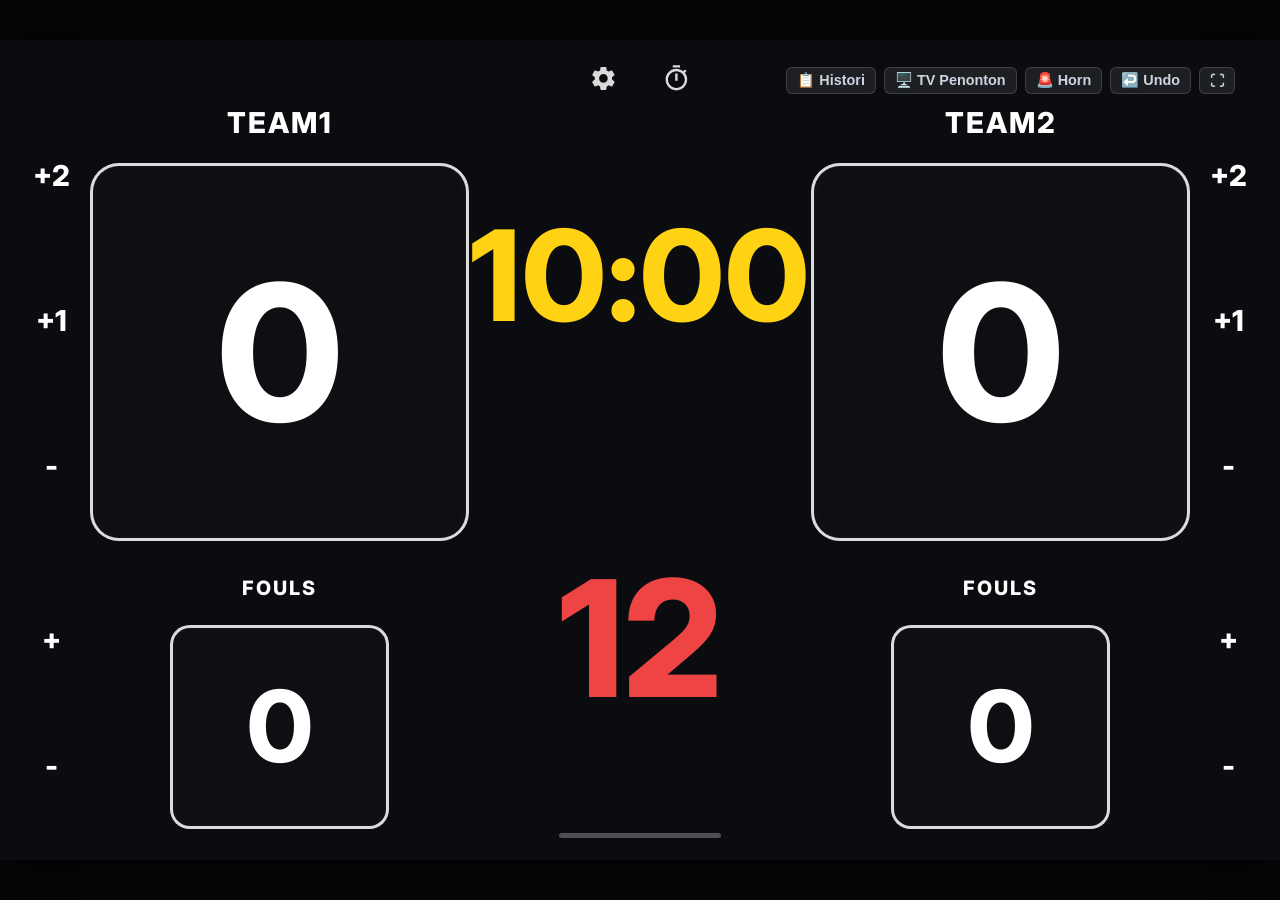
==== index.html @ 75d18402 "Initial commit: FIBA 3x3 Scoreboard Platform" ====
<!DOCTYPE html>
<html lang="id">
<head>
  <meta charset="UTF-8">
  <meta name="viewport" content="width=device-width, initial-scale=1.0, maximum-scale=1.0, user-scalable=no">
  <title>Basket 3x3 Scoreboard & Shot Clock</title>
  <link rel="stylesheet" href="css/style.css">
</head>
<body>

  <!-- MAIN APP CONTAINER -->
  <div class="app-container">

    <!-- TOP HEADER WITH ICONS & TOOLS -->
    <header class="top-nav">
      <!-- CENTER ICONS (Settings & Timer, just like reference photo) -->
      <button class="icon-btn" id="btnSettingsIcon" title="Pengaturan Pertandingan">
        <svg viewBox="0 0 24 24">
          <path d="M19.14 12.94c.04-.3.06-.61.06-.94 0-.32-.02-.64-.07-.94l2.03-1.58c.18-.14.23-.41.12-.61l-1.92-3.32c-.12-.22-.37-.29-.59-.22l-2.39.96c-.5-.38-1.03-.7-1.62-.94l-.36-2.54c-.04-.24-.24-.41-.48-.41h-3.84c-.24 0-.43.17-.47.41l-.36 2.54c-.59.24-1.13.57-1.62.94l-2.39-.96c-.22-.08-.47 0-.59.22L2.74 8.87c-.12.21-.08.47.12.61l2.03 1.58c-.05.3-.09.63-.09.94s.02.64.07.94l-2.03 1.58c-.18.14-.23.41-.12.61l1.92 3.32c.12.22.37.29.59.22l2.39-.96c.5.38 1.03.7 1.62.94l.36 2.54c.05.24.24.41.48.41h3.84c.24 0 .44-.17.47-.41l.36-2.54c.59-.24 1.13-.56 1.62-.94l2.39.96c.22.08.47 0 .59-.22l1.92-3.32c.12-.22.07-.47-.12-.61l-2.01-1.58zM12 15.6c-1.98 0-3.6-1.62-3.6-3.6s1.62-3.6 3.6-3.6 3.6 1.62 3.6 3.6-1.62 3.6-3.6 3.6z"/>
        </svg>
      </button>

      <button class="icon-btn" id="btnTimerIcon" title="Kontrol Cepat Waktu & Shot Clock">
        <svg viewBox="0 0 24 24">
          <path d="M15 1H9v2h6V1zm-4 13h2V8h-2v6zm8.03-6.61l1.42-1.42c-.43-.51-.9-.99-1.41-1.41l-1.42 1.42C16.07 4.74 14.12 4 12 4c-4.97 0-9 4.03-9 9s4.02 9 9 9 9-4.03 9-9c0-2.12-.74-4.07-1.97-5.61zM12 20c-3.87 0-7-3.13-7-7s3.13-7 7-7 7 3.13 7 7-3.13 7-7 7z"/>
        </svg>
      </button>

      <!-- FLOATING QUICK UTILITIES -->
      <div class="floating-tools">
        <button class="mini-tool-btn" id="btnHistory" title="Histori & Riwayat Pertandingan">
          📋 Histori
        </button>
        <button class="mini-tool-btn" id="btnPopout" title="Buka layar kedua untuk TV / Proyektor Penonton">
          🖥️ TV Penonton
        </button>
        <button class="mini-tool-btn" id="btnHornManual" title="Bunyikan Horn Arena [B]">
          🚨 Horn
        </button>
        <button class="mini-tool-btn" id="btnUndoMini" title="Batalkan Aksi Terakhir [Ctrl+Z]">
          ↩️ Undo
        </button>
        <button class="mini-tool-btn" id="btnFullscreenMini" title="Layar Penuh">
          ⛶
        </button>
      </div>
    </header>

    <!-- SCOREBOARD 3-COLUMN LAYOUT -->
    <main class="scoreboard-board">

      <!-- LEFT SIDE: TEAM 1 -->
      <section class="team-container team-1-side">
        <!-- Action buttons vertical strip (outside) -->
        <div class="action-strip">
          <div class="action-cluster-top">
            <button class="action-btn" id="btnA_Plus2" title="Tambah 2 Poin [2]">+2</button>
            <button class="action-btn" id="btnA_Plus1" title="Tambah 1 Poin [1]">+1</button>
            <button class="action-btn" id="btnA_Minus1" title="Kurang 1 Poin [Q]">-</button>
          </div>
          <div class="action-cluster-bottom">
            <button class="action-btn" id="btnA_FoulPlus" title="Tambah 1 Foul [W]">+</button>
            <button class="action-btn" id="btnA_FoulMinus" title="Kurang 1 Foul">-</button>
          </div>
        </div>

        <!-- Center content: Name, Score Box, Fouls Label, Fouls Box -->
        <div class="team-center-content">
          <div class="team-name-title" id="teamAName" title="Klik untuk ubah nama tim">TEAM1</div>

          <!-- Score Card Box (Click to +1) -->
          <div class="score-box-card" id="teamAScoreBox" title="Klik untuk +1 Poin">
            <span class="score-number-text" id="teamAScore">18</span>
          </div>

          <div class="fouls-section-label">FOULS</div>

          <!-- Fouls Card Box (Click to +1) -->
          <div class="fouls-box-card" id="teamAFoulBox" title="Klik untuk +1 Foul">
            <span class="fouls-number-text" id="teamAFoulNum">4</span>
          </div>
        </div>
      </section>

      <!-- CENTER: GAME CLOCK & SHOT CLOCK -->
      <section class="clocks-column">
        <!-- Game Clock (Yellow) - Click to Start/Pause -->
        <div class="clock-unit-game" id="gameClockBox" title="Klik untuk Mulai / Jeda Waktu [SPACE]">
          <span class="game-clock-val" id="gameClockDigits">2:06</span>
        </div>

        <!-- Shot Clock (Red) - Click to Reset to 12s -->
        <div class="clock-unit-shot" id="shotClockBox" title="Klik untuk Reset 12 Detik [F]">
          <span class="shot-clock-val" id="shotClockDigits">4.7</span>
        </div>
      </section>

      <!-- RIGHT SIDE: TEAM 2 -->
      <section class="team-container team-2-side">
        <!-- Center content: Name, Score Box, Fouls Label, Fouls Box -->
        <div class="team-center-content">
          <div class="team-name-title" id="teamBName" title="Klik untuk ubah nama tim">TEAM2</div>

          <!-- Score Card Box (Click to +1) -->
          <div class="score-box-card" id="teamBScoreBox" title="Klik untuk +1 Poin">
            <span class="score-number-text" id="teamBScore">16</span>
          </div>

          <div class="fouls-section-label">FOULS</div>

          <!-- Fouls Card Box (Click to +1) -->
          <div class="fouls-box-card" id="teamBFoulBox" title="Klik untuk +1 Foul">
            <span class="fouls-number-text" id="teamBFoulNum">3</span>
          </div>
        </div>

        <!-- Action buttons vertical strip (outside) -->
        <div class="action-strip">
          <div class="action-cluster-top">
            <button class="action-btn" id="btnB_Plus2" title="Tambah 2 Poin [9]">+2</button>
            <button class="action-btn" id="btnB_Plus1" title="Tambah 1 Poin [8]">+1</button>
            <button class="action-btn" id="btnB_Minus1" title="Kurang 1 Poin [I]">-</button>
          </div>
          <div class="action-cluster-bottom">
            <button class="action-btn" id="btnB_FoulPlus" title="Tambah 1 Foul [O]">+</button>
            <button class="action-btn" id="btnB_FoulMinus" title="Kurang 1 Foul">-</button>
          </div>
        </div>
      </section>

    </main>

    <!-- BOTTOM HOME BAR INDICATOR -->
    <footer class="bottom-home-bar">
      <div class="home-indicator-pill"></div>
    </footer>

  </div>

  <!-- ================= POPUP MODALS ================= -->

  <!-- 1. SETTINGS MODAL (⚙️) -->
  <div class="modal-backdrop" id="settingsModal">
    <div class="modal-box">
      <div class="modal-header">
        <h3>⚙️ Pengaturan Pertandingan 3x3</h3>
        <button class="modal-close-btn">&times;</button>
      </div>
      <div class="modal-body">
        <div class="form-row-2">
          <div class="form-group">
            <label>Nama Tim 1 (Kiri)</label>
            <input type="text" class="form-control" id="inputTeamAName" value="TEAM1">
          </div>
          <div class="form-group">
            <label>Nama Tim 2 (Kanan)</label>
            <input type="text" class="form-control" id="inputTeamBName" value="TEAM2">
          </div>
        </div>

        <div class="form-row-2">
          <div class="form-group">
            <label>Durasi Game (Menit)</label>
            <input type="number" class="form-control" id="inputGameDuration" min="1" max="60" value="10">
          </div>
          <div class="form-group">
            <label>Durasi Shot Clock (Detik)</label>
            <input type="number" class="form-control" id="inputShotClockDuration" min="5" max="35" value="12">
          </div>
        </div>

        <div class="form-group">
          <label style="display: flex; align-items: center; gap: 8px;">
            <input type="checkbox" id="inputTargetScoreEnabled" checked>
            <span>Aturan Target 21 Poin (First to 21 Wins)</span>
          </label>
        </div>

        <div class="form-group">
          <label style="display: flex; align-items: center; gap: 8px;">
            <input type="checkbox" id="inputSoundEnabled" checked>
            <span>Efek Suara Arena & Buzzer Horn Aktif</span>
          </label>
        </div>

        <div class="form-row-2">
          <button class="btn-secondary" id="btnShowShortcutsModal">⌨️ Panduan Hotkey</button>
          <button class="btn-danger" id="btnResetMatchSettings">🛑 Reset Pertandingan</button>
        </div>
      </div>
      <div class="modal-footer">
        <button class="btn-secondary" onclick="document.getElementById('settingsModal').classList.remove('active')">Tutup</button>
        <button class="btn-primary" id="btnSaveSettings">Simpan</button>
      </div>
    </div>
  </div>

  <!-- 2. QUICK TIMER & SHOT CLOCK MODAL (⏱) -->
  <div class="modal-backdrop" id="timerModal">
    <div class="modal-box">
      <div class="modal-header">
        <h3>⏱️ Kontrol Cepat Timer & Shot Clock</h3>
        <button class="modal-close-btn">&times;</button>
      </div>
      <div class="modal-body">
        <div class="timer-action-grid">
          <button class="timer-quick-btn" id="btnToggleClockModal">
            <span id="btnModalClockLabel">▶ Mulai Waktu</span>
            <small style="color: #94a3b8;">[SPACE]</small>
          </button>
          <button class="timer-quick-btn shot-action" id="btnResetShot12Modal">
            <span>🔄 Reset 12s</span>
            <small style="color: #fca5a5;">Shot Clock [F]</small>
          </button>
          <button class="timer-quick-btn" id="btnResetClock10m">
            <span>🔄 Reset 10:00</span>
            <small style="color: #94a3b8;">Waktu Awal</small>
          </button>
          <button class="timer-quick-btn shot-action" id="btnResetShot14Modal">
            <span>🔄 Reset 14s</span>
            <small style="color: #fca5a5;">Offensive Rebound [D]</small>
          </button>
          <button class="timer-quick-btn" id="btnPlus1mModal">+1 Menit</button>
          <button class="timer-quick-btn" id="btnMinus1mModal">-1 Menit</button>
          <button class="timer-quick-btn" id="btnPlus1sModal">+1 Detik</button>
          <button class="timer-quick-btn" id="btnMinus1sModal">-1 Detik</button>
        </div>

        <div style="display: flex; gap: 10px; margin-top: 10px;">
          <button class="timer-quick-btn" id="btnStartOvertimeModal" style="flex: 1; background: #92400e; border-color: #f59e0b;">
            ⚡ Babak Overtime (Selisih 2 Poin)
          </button>
          <button class="timer-quick-btn" id="btnToggleShotBlankModal" style="flex: 1;">
            🕶 Sembunyikan Shot Clock
          </button>
        </div>
      </div>
      <div class="modal-footer">
        <button class="btn-primary" onclick="document.getElementById('timerModal').classList.remove('active')">Selesai</button>
      </div>
    </div>
  </div>

  <!-- 3. KEYBOARD SHORTCUTS MODAL -->
  <div class="modal-backdrop" id="shortcutsModal">
    <div class="modal-box">
      <div class="modal-header">
        <h3>⌨️ Tombol Cepat Keyboard (Hotkeys)</h3>
        <button class="modal-close-btn">&times;</button>
      </div>
      <div class="modal-body">
        <table class="shortcut-tbl">
          <tbody>
            <tr>
              <td><kbd>SPACE</kbd></td>
              <td>Mulai / Jeda Waktu & Shot Clock</td>
            </tr>
            <tr>
              <td><kbd>F</kbd> atau <kbd>S</kbd></td>
              <td><strong>Reset Shot Clock ke 12 Detik</strong></td>
            </tr>
            <tr>
              <td><kbd>D</kbd></td>
              <td>Reset Shot Clock ke 14 Detik</td>
            </tr>
            <tr>
              <td><kbd>1</kbd> / <kbd>2</kbd></td>
              <td>Team 1: Tambah +1 Poin / +2 Poin</td>
            </tr>
            <tr>
              <td><kbd>Q</kbd> / <kbd>W</kbd></td>
              <td>Team 1: Kurang -1 Poin / Tambah +1 Foul</td>
            </tr>
            <tr>
              <td><kbd>8</kbd> / <kbd>9</kbd></td>
              <td>Team 2: Tambah +1 Poin / Tambah +2 Poin</td>
            </tr>
            <tr>
              <td><kbd>I</kbd> / <kbd>O</kbd></td>
              <td>Team 2: Kurang -1 Poin / Tambah +1 Foul</td>
            </tr>
            <tr>
              <td><kbd>B</kbd> atau <kbd>H</kbd></td>
              <td>Bunyikan Sirine / Horn Arena</td>
            </tr>
            <tr>
              <td><kbd>J</kbd></td>
              <td>Bunyikan Peluit Wasit</td>
            </tr>
            <tr>
              <td><kbd>Ctrl</kbd> + <kbd>Z</kbd></td>
              <td>Batalkan (Undo) aksi skor/foul terakhir</td>
            </tr>
            <tr>
              <td><kbd>ESC</kbd></td>
              <td>Tutup popup</td>
            </tr>
          </tbody>
        </table>
      </div>
      <div class="modal-footer">
        <button class="btn-primary" onclick="document.getElementById('shortcutsModal').classList.remove('active')">Mengerti</button>
      </div>
    </div>
  </div>

  <!-- 4. WINNER CELEBRATION MODAL -->
  <div class="modal-backdrop" id="winnerModal">
    <div class="modal-box" style="border-color: #f59e0b; box-shadow: 0 0 50px rgba(245, 158, 11, 0.4);">
      <div class="winner-banner-box">
        <div class="trophy-emoji">🏆</div>
        <h2 class="winner-headline" id="winnerTeamName">TEAM1 JUARA!</h2>
        <p class="winner-subtext" id="winnerReasonText">Mencapai 21 poin lebih dulu sesuai regulasi FIBA 3x3!</p>

        <div class="final-scores-display">
          <span id="winnerScoreA" style="color: #fff;">21</span>
          <span style="color: #64748b; margin: 0 10px;">-</span>
          <span id="winnerScoreB" style="color: #fff;">18</span>
        </div>

        <div style="display: flex; gap: 12px; justify-content: center;">
          <button class="btn-secondary" id="btnWinnerOvertime">⚡ Overtime</button>
          <button class="btn-primary" id="btnWinnerReset">🔄 Pertandingan Baru</button>
          <button class="btn-secondary" onclick="document.getElementById('winnerModal').classList.remove('active')">Tutup</button>
        </div>
      </div>
    </div>
  </div>

  <!-- 5. MATCH HISTORY & ARCHIVE MODAL -->
  <div class="modal-backdrop" id="historyModal">
    <div class="modal-box" style="max-width: 650px;">
      <div class="modal-header">
        <h3>📋 Histori & Riwayat Pertandingan</h3>
        <button class="modal-close-btn">&times;</button>
      </div>
      <div class="modal-body">
        <!-- TABS -->
        <div class="history-tabs-nav">
          <button class="history-tab-btn active" id="tabBtnTimeline">📜 Riwayat Langsung</button>
          <button class="history-tab-btn" id="tabBtnArchive">🏆 Rekap Pertandingan Selesai (<span id="savedMatchesCount">0</span>)</button>
        </div>

        <!-- TAB 1: LIVE TIMELINE -->
        <div class="history-tab-pane active" id="paneTimeline">
          <div class="timeline-list" id="timelineListContainer">
            <!-- Dynamically populated -->
          </div>
          <div style="display: flex; justify-content: space-between; margin-top: 12px; gap: 8px;">
            <button class="btn-primary" id="btnSaveCurrentMatchManual" style="font-size: 0.85rem;">
              💾 Simpan Hasil Pertandingan Ini
            </button>
            <button class="btn-danger" id="btnClearLiveTimeline" style="font-size: 0.85rem;">
              🗑️ Bersihkan Catatan
            </button>
          </div>
        </div>

        <!-- TAB 2: SAVED MATCHES ARCHIVE -->
        <div class="history-tab-pane" id="paneArchive">
          <div class="matches-archive-container" id="matchesArchiveList">
            <!-- Dynamically populated saved match cards -->
          </div>
          <div style="display: flex; justify-content: space-between; margin-top: 12px; gap: 8px;">
            <button class="btn-secondary" id="btnExportAllArchive" style="font-size: 0.85rem;">
              📥 Salin Semua Rekap (WhatsApp)
            </button>
            <button class="btn-danger" id="btnClearAllArchive" style="font-size: 0.85rem;">
              🗑️ Hapus Semua Arsip
            </button>
          </div>
        </div>
      </div>
      <div class="modal-footer">
        <button class="btn-primary" onclick="document.getElementById('historyModal').classList.remove('active')">Tutup</button>
      </div>
    </div>
  </div>

  <!-- TOAST NOTIFICATION -->
  <div class="toast-notice" id="toastNotice">Ringkasan berhasil disalin!</div>

  <!-- SCRIPTS -->
  <script src="js/audio.js"></script>
  <script src="js/state.js"></script>
  <script src="js/timer.js"></script>
  <script src="js/app.js"></script>
</body>
</html>
---- css/style.css ----
/* ==========================================================================
   FIBA 3x3 ARENA SCOREBOARD - MINIMALIST PRECISION UI
   Exact replica of the professional 3x3 touch console layout
   ========================================================================== */

@import url('https://fonts.googleapis.com/css2?family=Chakra+Petch:wght@600;700;800&family=Inter:wght@600;700;800;900&family=Rajdhani:wght@600;700;800&family=Teko:wght@600;700&display=swap');

:root {
  --bg-color: #0b0c10;
  --panel-bg: #111217;
  --text-white: #ffffff;
  --border-white: rgba(255, 255, 255, 0.85);
  --border-faint: rgba(255, 255, 255, 0.25);
  
  --yellow-clock: #ffd214;
  --red-shot: #ef4444;
  --green-shot: #22c55e;
  
  --font-main: -apple-system, BlinkMacSystemFont, "Segoe UI", Roboto, "Inter", Helvetica, Arial, sans-serif;
  --font-number: -apple-system, BlinkMacSystemFont, "Segoe UI", Roboto, "Inter", "Helvetica Neue", sans-serif;
}

* {
  box-sizing: border-box;
  margin: 0;
  padding: 0;
  user-select: none;
  -webkit-user-select: none;
  -webkit-tap-highlight-color: transparent;
}

html, body {
  width: 100vw;
  height: 100vh;
  overflow: hidden;
  background-color: #050608;
  color: var(--text-white);
  font-family: var(--font-main);
  display: flex;
  justify-content: center;
  align-items: center;
}

/* ================= MAIN CONTAINER ================= */
.app-container {
  width: 100vw;
  height: 100vh;
  max-width: 1400px;
  max-height: 820px;
  background-color: var(--bg-color);
  display: flex;
  flex-direction: column;
  justify-content: space-between;
  padding: 1.5vmin 3vmin 2vmin;
  position: relative;
  box-shadow: 0 0 50px rgba(0, 0, 0, 0.9);
}

/* ================= TOP ICONS HEADER ================= */
.top-nav {
  display: flex;
  justify-content: center;
  align-items: center;
  gap: 3.5vmin;
  height: 5.5vmin;
  min-height: 38px;
  position: relative;
  z-index: 20;
}

.icon-btn {
  background: none;
  border: none;
  color: rgba(255, 255, 255, 0.85);
  font-size: 3vmin;
  cursor: pointer;
  padding: 6px;
  border-radius: 50%;
  display: flex;
  align-items: center;
  justify-content: center;
  transition: transform 0.15s ease, color 0.15s ease;
}

.icon-btn svg {
  width: 3.2vmin;
  height: 3.2vmin;
  min-width: 22px;
  min-height: 22px;
  fill: currentColor;
}

.icon-btn:hover {
  color: #fff;
  transform: scale(1.15);
}

.icon-btn:active {
  transform: scale(0.92);
}

/* Floating Tools Menu (Right Top) */
.floating-tools {
  position: absolute;
  right: 2vmin;
  top: 1.5vmin;
  display: flex;
  gap: 8px;
}

.mini-tool-btn {
  background: rgba(255, 255, 255, 0.08);
  border: 1px solid rgba(255, 255, 255, 0.15);
  color: #cbd5e1;
  font-size: 1.6vmin;
  font-weight: 700;
  padding: 4px 10px;
  border-radius: 6px;
  cursor: pointer;
  display: flex;
  align-items: center;
  gap: 4px;
  transition: all 0.2s;
}

.mini-tool-btn:hover {
  background: rgba(255, 255, 255, 0.18);
  color: #fff;
}

/* ================= SCOREBOARD 3-COLUMN LAYOUT ================= */
.scoreboard-board {
  flex: 1 1 auto;
  display: grid;
  grid-template-columns: 1fr 34vmin 1fr;
  align-items: center;
  gap: 2vmin;
  width: 100%;
  height: calc(100% - 7vmin);
}

/* ================= TEAM COLUMN LAYOUT ================= */
.team-container {
  display: flex;
  align-items: stretch;
  height: 100%;
  gap: 1.5vmin;
}

/* Outer action buttons (+2, +1, -) and (+, -) */
.action-strip {
  display: flex;
  flex-direction: column;
  justify-content: space-between;
  width: 5.5vmin;
  min-width: 36px;
  height: 100%;
}

.action-cluster-top {
  display: flex;
  flex-direction: column;
  justify-content: space-around;
  height: 60%;
}

.action-cluster-bottom {
  display: flex;
  flex-direction: column;
  justify-content: space-around;
  height: 35%;
}

.action-btn {
  background: transparent;
  border: none;
  color: var(--text-white);
  font-family: var(--font-main);
  font-size: 3.2vmin;
  font-weight: 800;
  cursor: pointer;
  display: flex;
  align-items: center;
  justify-content: center;
  border-radius: 8px;
  transition: background 0.1s, transform 0.1s;
  padding: 4px 0;
}

.action-btn:hover {
  background: rgba(255, 255, 255, 0.15);
  transform: scale(1.1);
}

.action-btn:active {
  background: rgba(255, 255, 255, 0.3);
  transform: scale(0.9);
}

/* Main Box Column (Name, Score Box, Fouls Label, Fouls Box) */
.team-center-content {
  flex: 1 1 auto;
  display: flex;
  flex-direction: column;
  align-items: center;
  justify-content: space-between;
  height: 100%;
}

.team-name-title {
  font-size: 3.2vmin;
  font-weight: 800;
  letter-spacing: 2px;
  text-transform: uppercase;
  color: var(--text-white);
  cursor: pointer;
  padding: 2px 8px;
  border-radius: 6px;
  transition: background 0.2s;
  white-space: nowrap;
  overflow: hidden;
  text-overflow: ellipsis;
  max-width: 32vmin;
}

.team-name-title:hover {
  background: rgba(255, 255, 255, 0.1);
}

/* Large Score Card Box */
.score-box-card {
  width: 100%;
  height: 52%;
  border: 3px solid var(--border-white);
  border-radius: 3.2vmin;
  display: flex;
  justify-content: center;
  align-items: center;
  cursor: pointer;
  background: rgba(255, 255, 255, 0.015);
  box-shadow: inset 0 0 15px rgba(255, 255, 255, 0.03);
  transition: all 0.15s ease;
  position: relative;
}

.score-box-card:hover {
  background: rgba(255, 255, 255, 0.05);
  border-color: #ffffff;
}

.score-box-card:active {
  transform: scale(0.98);
}

.score-number-text {
  font-family: var(--font-number);
  font-size: 21vmin;
  font-weight: 800;
  line-height: 1;
  color: var(--text-white);
  letter-spacing: -1px;
}

/* Fouls Label */
.fouls-section-label {
  font-size: 2.2vmin;
  font-weight: 800;
  letter-spacing: 2px;
  text-transform: uppercase;
  color: var(--text-white);
  margin-top: 1.5vmin;
  margin-bottom: 0.5vmin;
}

/* Small Fouls Card Box */
.fouls-box-card {
  width: 58%;
  height: 28%;
  border: 3px solid var(--border-white);
  border-radius: 2.2vmin;
  display: flex;
  justify-content: center;
  align-items: center;
  cursor: pointer;
  background: rgba(255, 255, 255, 0.015);
  box-shadow: inset 0 0 10px rgba(255, 255, 255, 0.03);
  transition: all 0.15s ease;
}

.fouls-box-card:hover {
  background: rgba(255, 255, 255, 0.05);
}

.fouls-box-card:active {
  transform: scale(0.96);
}

.fouls-box-card.penalty {
  border-color: #f59e0b;
}

.fouls-box-card.double-penalty {
  border-color: var(--red-shot);
  animation: pulsePenalty 1s infinite alternate;
}

@keyframes pulsePenalty {
  0% { box-shadow: 0 0 10px rgba(239, 68, 68, 0.4); }
  100% { box-shadow: 0 0 25px rgba(239, 68, 68, 0.8); }
}

.fouls-number-text {
  font-family: var(--font-number);
  font-size: 11vmin;
  font-weight: 800;
  line-height: 1;
  color: var(--text-white);
}

/* ================= CENTER CLOCKS ================= */
.clocks-column {
  display: flex;
  flex-direction: column;
  justify-content: space-around;
  align-items: center;
  height: 100%;
}

/* Game Clock (Yellow) */
.clock-unit-game {
  cursor: pointer;
  padding: 1vmin 2vmin;
  border-radius: 1.5vmin;
  transition: transform 0.1s, background 0.15s;
  display: flex;
  justify-content: center;
  align-items: center;
}

.clock-unit-game:hover {
  background: rgba(255, 210, 20, 0.08);
}

.clock-unit-game:active {
  transform: scale(0.96);
}

.game-clock-val {
  font-family: var(--font-number);
  font-size: 14vmin;
  font-weight: 800;
  color: var(--yellow-clock);
  line-height: 1;
  letter-spacing: 1px;
}

/* Shot Clock (Red) */
.clock-unit-shot {
  cursor: pointer;
  padding: 1vmin 2vmin;
  border-radius: 1.5vmin;
  transition: transform 0.1s, background 0.15s;
  display: flex;
  justify-content: center;
  align-items: center;
}

.clock-unit-shot:hover {
  background: rgba(239, 68, 68, 0.08);
}

.clock-unit-shot:active {
  transform: scale(0.96);
}

.shot-clock-val {
  font-family: var(--font-number);
  font-size: 18vmin;
  font-weight: 800;
  color: var(--red-shot);
  line-height: 1;
  letter-spacing: -1px;
}

.shot-clock-val.expired {
  animation: shotFlash 0.5s infinite alternate;
}

@keyframes shotFlash {
  0% { opacity: 1; transform: scale(1); }
  100% { opacity: 0.3; transform: scale(1.04); }
}

/* ================= BOTTOM HOME BAR INDICATOR ================= */
.bottom-home-bar {
  display: flex;
  justify-content: center;
  align-items: center;
  height: 1.5vmin;
  min-height: 10px;
}

.home-indicator-pill {
  width: 18vmin;
  height: 0.6vmin;
  min-height: 4px;
  background: rgba(255, 255, 255, 0.28);
  border-radius: 1vmin;
}

/* ================= POPUP MODALS ================= */
.modal-backdrop {
  display: none;
  position: fixed;
  top: 0;
  left: 0;
  width: 100vw;
  height: 100vh;
  background: rgba(0, 0, 0, 0.85);
  backdrop-filter: blur(8px);
  z-index: 100;
  justify-content: center;
  align-items: center;
  padding: 20px;
}

.modal-backdrop.active {
  display: flex;
}

.modal-box {
  background: #14161d;
  border: 1px solid rgba(255, 255, 255, 0.2);
  border-radius: 18px;
  max-width: 540px;
  width: 100%;
  max-height: 90vh;
  overflow-y: auto;
  box-shadow: 0 25px 60px rgba(0, 0, 0, 0.9);
}

.modal-header {
  padding: 16px 22px;
  border-bottom: 1px solid rgba(255, 255, 255, 0.1);
  display: flex;
  justify-content: space-between;
  align-items: center;
}

.modal-header h3 {
  font-size: 1.25rem;
  font-weight: 800;
  color: #fff;
}

.modal-close-btn {
  background: none;
  border: none;
  color: #94a3b8;
  font-size: 1.8rem;
  line-height: 1;
  cursor: pointer;
}

.modal-close-btn:hover {
  color: #fff;
}

.modal-body {
  padding: 20px 22px;
  display: flex;
  flex-direction: column;
  gap: 16px;
}

.modal-footer {
  padding: 16px 22px;
  border-top: 1px solid rgba(255, 255, 255, 0.1);
  display: flex;
  justify-content: flex-end;
  gap: 12px;
}

/* Form Styles */
.form-group {
  display: flex;
  flex-direction: column;
  gap: 6px;
}

.form-group label {
  font-size: 0.85rem;
  color: #cbd5e1;
  font-weight: 700;
}

.form-control {
  background: #090a0e;
  border: 1px solid rgba(255, 255, 255, 0.2);
  color: #fff;
  padding: 10px 14px;
  border-radius: 8px;
  font-size: 1rem;
}

.form-control:focus {
  outline: none;
  border-color: #38bdf8;
}

.form-row-2 {
  display: grid;
  grid-template-columns: 1fr 1fr;
  gap: 12px;
}

.btn-primary {
  background: #2563eb;
  color: #fff;
  border: none;
  padding: 10px 18px;
  border-radius: 8px;
  font-weight: 700;
  cursor: pointer;
}

.btn-primary:hover {
  background: #1d4ed8;
}

.btn-secondary {
  background: rgba(255, 255, 255, 0.1);
  color: #fff;
  border: none;
  padding: 10px 18px;
  border-radius: 8px;
  font-weight: 700;
  cursor: pointer;
}

.btn-secondary:hover {
  background: rgba(255, 255, 255, 0.18);
}

.btn-danger {
  background: #b91c1c;
  color: #fff;
  border: none;
  padding: 10px 18px;
  border-radius: 8px;
  font-weight: 700;
  cursor: pointer;
}

.btn-danger:hover {
  background: #dc2626;
}

/* Quick Timer Action Grid */
.timer-action-grid {
  display: grid;
  grid-template-columns: 1fr 1fr;
  gap: 10px;
}

.timer-quick-btn {
  background: #1e2433;
  border: 1px solid rgba(255, 255, 255, 0.15);
  color: #fff;
  padding: 14px 10px;
  border-radius: 10px;
  font-weight: 800;
  font-size: 0.95rem;
  cursor: pointer;
  display: flex;
  flex-direction: column;
  align-items: center;
  gap: 4px;
  transition: all 0.15s;
}

.timer-quick-btn:hover {
  background: #2b354b;
  border-color: rgba(255, 255, 255, 0.35);
  transform: translateY(-2px);
}

.timer-quick-btn.shot-action {
  background: #451313;
  border-color: #ef4444;
}

.timer-quick-btn.shot-action:hover {
  background: #631818;
}

/* Winner Celebration Modal */
.winner-banner-box {
  text-align: center;
  padding: 24px;
}

.trophy-emoji {
  font-size: 4rem;
  margin-bottom: 10px;
}

.winner-headline {
  font-size: 2.5rem;
  font-weight: 900;
  text-transform: uppercase;
  color: #facc15;
  margin-bottom: 8px;
}

.winner-subtext {
  font-size: 1.1rem;
  color: #cbd5e1;
  margin-bottom: 20px;
}

.final-scores-display {
  display: flex;
  justify-content: center;
  align-items: center;
  gap: 20px;
  font-size: 3.5rem;
  font-weight: 900;
  background: #090a0f;
  border-radius: 12px;
  padding: 12px;
  margin-bottom: 20px;
}

/* Keyboard Table */
.shortcut-tbl {
  width: 100%;
  border-collapse: collapse;
}

.shortcut-tbl td {
  padding: 8px 12px;
  border-bottom: 1px solid rgba(255, 255, 255, 0.1);
  font-size: 0.9rem;
}

kbd {
  background: rgba(255, 255, 255, 0.15);
  border: 1px solid rgba(255, 255, 255, 0.3);
  padding: 2px 7px;
  border-radius: 4px;
  font-size: 0.8rem;
  font-weight: bold;
}

/* ================= MATCH HISTORY TABS & CARDS ================= */
.history-tabs-nav {
  display: flex;
  gap: 8px;
  border-bottom: 2px solid rgba(255, 255, 255, 0.1);
  padding-bottom: 8px;
}

.history-tab-btn {
  background: rgba(255, 255, 255, 0.05);
  border: 1px solid rgba(255, 255, 255, 0.15);
  color: #94a3b8;
  padding: 8px 14px;
  border-radius: 8px;
  font-weight: 700;
  font-size: 0.85rem;
  cursor: pointer;
  transition: all 0.2s;
}

.history-tab-btn:hover {
  background: rgba(255, 255, 255, 0.12);
  color: #fff;
}

.history-tab-btn.active {
  background: #2563eb;
  border-color: #3b82f6;
  color: #fff;
}

.history-tab-pane {
  display: none;
}

.history-tab-pane.active {
  display: block;
}

/* Timeline live logs */
.timeline-list {
  max-height: 380px;
  overflow-y: auto;
  display: flex;
  flex-direction: column;
  gap: 8px;
  padding-right: 4px;
}

.timeline-entry {
  background: #090b10;
  border: 1px solid rgba(255, 255, 255, 0.1);
  border-radius: 8px;
  padding: 10px 14px;
  display: flex;
  justify-content: space-between;
  align-items: center;
  font-size: 0.88rem;
}

.timeline-entry.score {
  border-left: 4px solid #10b981;
}

.timeline-entry.foul {
  border-left: 4px solid #ef4444;
}

.timeline-entry.game-end {
  border-left: 4px solid #f59e0b;
  background: rgba(245, 158, 11, 0.08);
}

.timeline-entry-time {
  font-family: monospace;
  font-size: 0.8rem;
  color: #94a3b8;
  margin-right: 8px;
}

/* Saved Matches Archive Cards */
.matches-archive-container {
  max-height: 400px;
  overflow-y: auto;
  display: flex;
  flex-direction: column;
  gap: 12px;
  padding-right: 4px;
}

.archive-card {
  background: #090b10;
  border: 1px solid rgba(255, 255, 255, 0.12);
  border-radius: 12px;
  padding: 14px 18px;
  display: flex;
  flex-direction: column;
  gap: 10px;
  transition: border-color 0.2s;
}

.archive-card:hover {
  border-color: rgba(255, 255, 255, 0.3);
}

.archive-card-header {
  display: flex;
  justify-content: space-between;
  align-items: center;
  font-size: 0.8rem;
  color: #94a3b8;
  border-bottom: 1px solid rgba(255, 255, 255, 0.07);
  padding-bottom: 6px;
}

.archive-winner-badge {
  background: rgba(245, 158, 11, 0.2);
  color: #fbbf24;
  border: 1px solid #f59e0b;
  padding: 2px 8px;
  border-radius: 4px;
  font-size: 0.75rem;
  font-weight: 800;
}

.archive-match-score {
  display: flex;
  justify-content: space-between;
  align-items: center;
  padding: 4px 0;
}

.archive-team {
  flex: 1;
  display: flex;
  flex-direction: column;
}

.archive-team.right {
  align-items: flex-end;
  text-align: right;
}

.archive-team-name {
  font-size: 1.15rem;
  font-weight: 800;
  text-transform: uppercase;
}

.archive-team-foul {
  font-size: 0.75rem;
  color: #94a3b8;
}

.archive-score-digits {
  font-size: 2rem;
  font-weight: 900;
  font-family: var(--font-number);
  padding: 0 16px;
  color: #fff;
}

.archive-score-digits.winner {
  color: #facc15;
}

.archive-card-footer {
  display: flex;
  justify-content: space-between;
  align-items: center;
  border-top: 1px solid rgba(255, 255, 255, 0.07);
  padding-top: 8px;
  gap: 8px;
}

.archive-reason-txt {
  font-size: 0.8rem;
  color: #94a3b8;
}

.archive-btn-group {
  display: flex;
  gap: 6px;
}

.btn-mini-action {
  background: rgba(255, 255, 255, 0.08);
  border: 1px solid rgba(255, 255, 255, 0.15);
  color: #fff;
  padding: 5px 10px;
  border-radius: 6px;
  font-size: 0.75rem;
  font-weight: 700;
  cursor: pointer;
  display: flex;
  align-items: center;
  gap: 4px;
}

.btn-mini-action:hover {
  background: rgba(255, 255, 255, 0.2);
}

.btn-mini-action.danger:hover {
  background: #dc2626;
  border-color: #ef4444;
}

/* Toast Notification */
.toast-notice {
  position: fixed;
  bottom: 30px;
  left: 50%;
  transform: translateX(-50%) translateY(100px);
  background: #1e293b;
  border: 2px solid #38bdf8;
  color: #fff;
  padding: 10px 22px;
  border-radius: 30px;
  font-weight: 800;
  font-size: 0.95rem;
  z-index: 999;
  box-shadow: 0 10px 30px rgba(0, 0, 0, 0.8);
  opacity: 0;
  transition: all 0.3s cubic-bezier(0.175, 0.885, 0.32, 1.275);
  pointer-events: none;
}

.toast-notice.show {
  transform: translateX(-50%) translateY(0);
  opacity: 1;
}
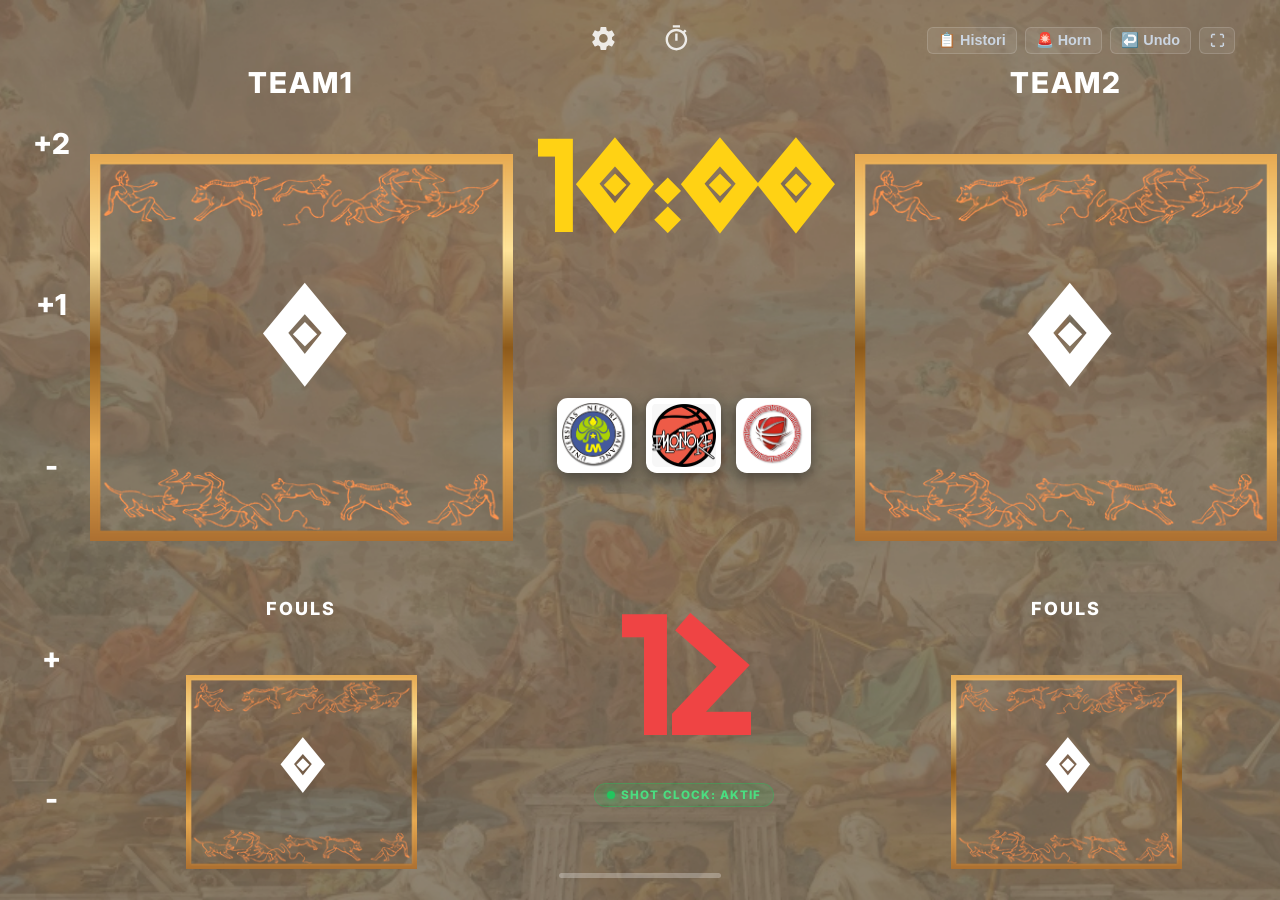
==== commit 1c997035: "feat: rapikan logo turnamen dan tambahkan fitur on/off shot clock" ====
--- a/index.html
+++ b/index.html
@@ -1,389 +1,688 @@
-<!DOCTYPE html>
+<!doctype html>
 <html lang="id">
-<head>
-  <meta charset="UTF-8">
-  <meta name="viewport" content="width=device-width, initial-scale=1.0, maximum-scale=1.0, user-scalable=no">
-  <title>Basket 3x3 Scoreboard & Shot Clock</title>
-  <link rel="stylesheet" href="css/style.css">
-</head>
-<body>
-
-  <!-- MAIN APP CONTAINER -->
-  <div class="app-container">
-
-    <!-- TOP HEADER WITH ICONS & TOOLS -->
-    <header class="top-nav">
-      <!-- CENTER ICONS (Settings & Timer, just like reference photo) -->
-      <button class="icon-btn" id="btnSettingsIcon" title="Pengaturan Pertandingan">
-        <svg viewBox="0 0 24 24">
-          <path d="M19.14 12.94c.04-.3.06-.61.06-.94 0-.32-.02-.64-.07-.94l2.03-1.58c.18-.14.23-.41.12-.61l-1.92-3.32c-.12-.22-.37-.29-.59-.22l-2.39.96c-.5-.38-1.03-.7-1.62-.94l-.36-2.54c-.04-.24-.24-.41-.48-.41h-3.84c-.24 0-.43.17-.47.41l-.36 2.54c-.59.24-1.13.57-1.62.94l-2.39-.96c-.22-.08-.47 0-.59.22L2.74 8.87c-.12.21-.08.47.12.61l2.03 1.58c-.05.3-.09.63-.09.94s.02.64.07.94l-2.03 1.58c-.18.14-.23.41-.12.61l1.92 3.32c.12.22.37.29.59.22l2.39-.96c.5.38 1.03.7 1.62.94l.36 2.54c.05.24.24.41.48.41h3.84c.24 0 .44-.17.47-.41l.36-2.54c.59-.24 1.13-.56 1.62-.94l2.39.96c.22.08.47 0 .59-.22l1.92-3.32c.12-.22.07-.47-.12-.61l-2.01-1.58zM12 15.6c-1.98 0-3.6-1.62-3.6-3.6s1.62-3.6 3.6-3.6 3.6 1.62 3.6 3.6-1.62 3.6-3.6 3.6z"/>
-        </svg>
-      </button>
-
-      <button class="icon-btn" id="btnTimerIcon" title="Kontrol Cepat Waktu & Shot Clock">
-        <svg viewBox="0 0 24 24">
-          <path d="M15 1H9v2h6V1zm-4 13h2V8h-2v6zm8.03-6.61l1.42-1.42c-.43-.51-.9-.99-1.41-1.41l-1.42 1.42C16.07 4.74 14.12 4 12 4c-4.97 0-9 4.03-9 9s4.02 9 9 9 9-4.03 9-9c0-2.12-.74-4.07-1.97-5.61zM12 20c-3.87 0-7-3.13-7-7s3.13-7 7-7 7 3.13 7 7-3.13 7-7 7z"/>
-        </svg>
-      </button>
-
-      <!-- FLOATING QUICK UTILITIES -->
-      <div class="floating-tools">
-        <button class="mini-tool-btn" id="btnHistory" title="Histori & Riwayat Pertandingan">
-          📋 Histori
+  <head>
+    <meta charset="UTF-8" />
+    <meta
+      name="viewport"
+      content="width=device-width, initial-scale=1.0, maximum-scale=1.0, user-scalable=no"
+    />
+    <title>Basket 3x3 Scoreboard & Shot Clock</title>
+    <link rel="stylesheet" href="css/style.css" />
+  </head>
+  <body>
+    <!-- MAIN APP CONTAINER -->
+    <div class="app-container">
+      <!-- TOP HEADER WITH ICONS & TOOLS -->
+      <header class="top-nav">
+        <!-- CENTER ICONS (Settings & Timer, just like reference photo) -->
+        <button
+          class="icon-btn"
+          id="btnSettingsIcon"
+          title="Pengaturan Pertandingan"
+        >
+          <svg viewBox="0 0 24 24">
+            <path
+              d="M19.14 12.94c.04-.3.06-.61.06-.94 0-.32-.02-.64-.07-.94l2.03-1.58c.18-.14.23-.41.12-.61l-1.92-3.32c-.12-.22-.37-.29-.59-.22l-2.39.96c-.5-.38-1.03-.7-1.62-.94l-.36-2.54c-.04-.24-.24-.41-.48-.41h-3.84c-.24 0-.43.17-.47.41l-.36 2.54c-.59.24-1.13.57-1.62.94l-2.39-.96c-.22-.08-.47 0-.59.22L2.74 8.87c-.12.21-.08.47.12.61l2.03 1.58c-.05.3-.09.63-.09.94s.02.64.07.94l-2.03 1.58c-.18.14-.23.41-.12.61l1.92 3.32c.12.22.37.29.59.22l2.39-.96c.5.38 1.03.7 1.62.94l.36 2.54c.05.24.24.41.48.41h3.84c.24 0 .44-.17.47-.41l.36-2.54c.59-.24 1.13-.56 1.62-.94l2.39.96c.22.08.47 0 .59-.22l1.92-3.32c.12-.22.07-.47-.12-.61l-2.01-1.58zM12 15.6c-1.98 0-3.6-1.62-3.6-3.6s1.62-3.6 3.6-3.6 3.6 1.62 3.6 3.6-1.62 3.6-3.6 3.6z"
+            />
+          </svg>
         </button>
-        <button class="mini-tool-btn" id="btnPopout" title="Buka layar kedua untuk TV / Proyektor Penonton">
-          🖥️ TV Penonton
+
+        <button
+          class="icon-btn"
+          id="btnTimerIcon"
+          title="Kontrol Cepat Waktu & Shot Clock"
+        >
+          <svg viewBox="0 0 24 24">
+            <path
+              d="M15 1H9v2h6V1zm-4 13h2V8h-2v6zm8.03-6.61l1.42-1.42c-.43-.51-.9-.99-1.41-1.41l-1.42 1.42C16.07 4.74 14.12 4 12 4c-4.97 0-9 4.03-9 9s4.02 9 9 9 9-4.03 9-9c0-2.12-.74-4.07-1.97-5.61zM12 20c-3.87 0-7-3.13-7-7s3.13-7 7-7 7 3.13 7 7-3.13 7-7 7z"
+            />
+          </svg>
         </button>
-        <button class="mini-tool-btn" id="btnHornManual" title="Bunyikan Horn Arena [B]">
-          🚨 Horn
-        </button>
-        <button class="mini-tool-btn" id="btnUndoMini" title="Batalkan Aksi Terakhir [Ctrl+Z]">
-          ↩️ Undo
-        </button>
-        <button class="mini-tool-btn" id="btnFullscreenMini" title="Layar Penuh">
-          ⛶
-        </button>
-      </div>
-    </header>
-
-    <!-- SCOREBOARD 3-COLUMN LAYOUT -->
-    <main class="scoreboard-board">
-
-      <!-- LEFT SIDE: TEAM 1 -->
-      <section class="team-container team-1-side">
-        <!-- Action buttons vertical strip (outside) -->
-        <div class="action-strip">
-          <div class="action-cluster-top">
-            <button class="action-btn" id="btnA_Plus2" title="Tambah 2 Poin [2]">+2</button>
-            <button class="action-btn" id="btnA_Plus1" title="Tambah 1 Poin [1]">+1</button>
-            <button class="action-btn" id="btnA_Minus1" title="Kurang 1 Poin [Q]">-</button>
-          </div>
-          <div class="action-cluster-bottom">
-            <button class="action-btn" id="btnA_FoulPlus" title="Tambah 1 Foul [W]">+</button>
-            <button class="action-btn" id="btnA_FoulMinus" title="Kurang 1 Foul">-</button>
-          </div>
-        </div>
-
-        <!-- Center content: Name, Score Box, Fouls Label, Fouls Box -->
-        <div class="team-center-content">
-          <div class="team-name-title" id="teamAName" title="Klik untuk ubah nama tim">TEAM1</div>
-
-          <!-- Score Card Box (Click to +1) -->
-          <div class="score-box-card" id="teamAScoreBox" title="Klik untuk +1 Poin">
-            <span class="score-number-text" id="teamAScore">18</span>
-          </div>
-
-          <div class="fouls-section-label">FOULS</div>
-
-          <!-- Fouls Card Box (Click to +1) -->
-          <div class="fouls-box-card" id="teamAFoulBox" title="Klik untuk +1 Foul">
-            <span class="fouls-number-text" id="teamAFoulNum">4</span>
-          </div>
-        </div>
-      </section>
-
-      <!-- CENTER: GAME CLOCK & SHOT CLOCK -->
-      <section class="clocks-column">
-        <!-- Game Clock (Yellow) - Click to Start/Pause -->
-        <div class="clock-unit-game" id="gameClockBox" title="Klik untuk Mulai / Jeda Waktu [SPACE]">
-          <span class="game-clock-val" id="gameClockDigits">2:06</span>
-        </div>
-
-        <!-- Shot Clock (Red) - Click to Reset to 12s -->
-        <div class="clock-unit-shot" id="shotClockBox" title="Klik untuk Reset 12 Detik [F]">
-          <span class="shot-clock-val" id="shotClockDigits">4.7</span>
-        </div>
-      </section>
-
-      <!-- RIGHT SIDE: TEAM 2 -->
-      <section class="team-container team-2-side">
-        <!-- Center content: Name, Score Box, Fouls Label, Fouls Box -->
-        <div class="team-center-content">
-          <div class="team-name-title" id="teamBName" title="Klik untuk ubah nama tim">TEAM2</div>
-
-          <!-- Score Card Box (Click to +1) -->
-          <div class="score-box-card" id="teamBScoreBox" title="Klik untuk +1 Poin">
-            <span class="score-number-text" id="teamBScore">16</span>
-          </div>
-
-          <div class="fouls-section-label">FOULS</div>
-
-          <!-- Fouls Card Box (Click to +1) -->
-          <div class="fouls-box-card" id="teamBFoulBox" title="Klik untuk +1 Foul">
-            <span class="fouls-number-text" id="teamBFoulNum">3</span>
-          </div>
-        </div>
-
-        <!-- Action buttons vertical strip (outside) -->
-        <div class="action-strip">
-          <div class="action-cluster-top">
-            <button class="action-btn" id="btnB_Plus2" title="Tambah 2 Poin [9]">+2</button>
-            <button class="action-btn" id="btnB_Plus1" title="Tambah 1 Poin [8]">+1</button>
-            <button class="action-btn" id="btnB_Minus1" title="Kurang 1 Poin [I]">-</button>
-          </div>
-          <div class="action-cluster-bottom">
-            <button class="action-btn" id="btnB_FoulPlus" title="Tambah 1 Foul [O]">+</button>
-            <button class="action-btn" id="btnB_FoulMinus" title="Kurang 1 Foul">-</button>
-          </div>
-        </div>
-      </section>
-
-    </main>
-
-    <!-- BOTTOM HOME BAR INDICATOR -->
-    <footer class="bottom-home-bar">
-      <div class="home-indicator-pill"></div>
-    </footer>
-
-  </div>
-
-  <!-- ================= POPUP MODALS ================= -->
-
-  <!-- 1. SETTINGS MODAL (⚙️) -->
-  <div class="modal-backdrop" id="settingsModal">
-    <div class="modal-box">
-      <div class="modal-header">
-        <h3>⚙️ Pengaturan Pertandingan 3x3</h3>
-        <button class="modal-close-btn">&times;</button>
-      </div>
-      <div class="modal-body">
-        <div class="form-row-2">
+
+        <!-- FLOATING QUICK UTILITIES -->
+        <div class="floating-tools">
+          <button
+            class="mini-tool-btn"
+            id="btnHistory"
+            title="Histori & Riwayat Pertandingan"
+          >
+            📋 Histori
+          </button>
+          <button
+            class="mini-tool-btn"
+            id="btnHornManual"
+            title="Bunyikan Horn Arena [B]"
+          >
+            🚨 Horn
+          </button>
+          <button
+            class="mini-tool-btn"
+            id="btnUndoMini"
+            title="Batalkan Aksi Terakhir [Ctrl+Z]"
+          >
+            ↩️ Undo
+          </button>
+          <button
+            class="mini-tool-btn"
+            id="btnFullscreenMini"
+            title="Layar Penuh"
+          >
+            ⛶
+          </button>
+        </div>
+      </header>
+
+      <!-- SCOREBOARD 3-COLUMN LAYOUT -->
+      <main class="scoreboard-board">
+        <!-- LEFT SIDE: TEAM 1 -->
+        <section class="team-container team-1-side">
+          <!-- Action buttons vertical strip (outside) -->
+          <div class="action-strip">
+            <div class="action-cluster-top">
+              <button
+                class="action-btn"
+                id="btnA_Plus2"
+                title="Tambah 2 Poin [2]"
+              >
+                +2
+              </button>
+              <button
+                class="action-btn"
+                id="btnA_Plus1"
+                title="Tambah 1 Poin [1]"
+              >
+                +1
+              </button>
+              <button
+                class="action-btn"
+                id="btnA_Minus1"
+                title="Kurang 1 Poin [Q]"
+              >
+                -
+              </button>
+            </div>
+            <div class="action-cluster-bottom">
+              <button
+                class="action-btn"
+                id="btnA_FoulPlus"
+                title="Tambah 1 Foul [W]"
+              >
+                +
+              </button>
+              <button
+                class="action-btn"
+                id="btnA_FoulMinus"
+                title="Kurang 1 Foul"
+              >
+                -
+              </button>
+            </div>
+          </div>
+
+          <!-- Center content: Name, Score Box, Fouls Label, Fouls Box -->
+          <div class="team-center-content">
+            <div
+              class="team-name-title"
+              id="teamAName"
+              title="Klik untuk ubah nama tim"
+            >
+              TEAM1
+            </div>
+
+            <!-- Score Card Box (Click to +1) -->
+            <div
+              class="score-box-card"
+              id="teamAScoreBox"
+              title="Klik untuk +1 Poin"
+            >
+              <span class="score-number-text" id="teamAScore">18</span>
+            </div>
+
+            <div class="fouls-section-label">FOULS</div>
+
+            <!-- Fouls Card Box (Click to +1) -->
+            <div
+              class="fouls-box-card"
+              id="teamAFoulBox"
+              title="Klik untuk +1 Foul"
+            >
+              <span class="fouls-number-text" id="teamAFoulNum">4</span>
+            </div>
+          </div>
+        </section>
+
+        <!-- CENTER: GAME CLOCK & SHOT CLOCK -->
+        <div class="clocks-column">
+          <!-- Game Clock (Yellow) - Click to Start/Pause -->
+          <div
+            class="clock-unit-game"
+            id="gameClockBox"
+            title="Klik untuk Mulai / Jeda Waktu [SPACE]"
+          >
+            <span class="game-clock-val" id="gameClockDigits">2:06</span>
+          </div>
+
+          <!-- Logo-Logo Penyelenggara & Turnamen -->
+          <div class="card-container" title="Logo Penyelenggara">
+            <div class="card" title="Universitas Negeri Malang">
+              <img src="assets/Logo_Um.png" alt="Logo UM" class="card-img" />
+            </div>
+            <div class="card" title="IMONOKE">
+              <img
+                src="assets/Logo_Imonoke.jpeg"
+                alt="Logo IMONOKE"
+                class="card-img"
+              />
+            </div>
+            <div class="card" title="IMOCUP">
+              <img
+                src="assets/Logo_IMOCUP.png"
+                alt="Logo IMOCUP"
+                class="card-img"
+              />
+            </div>
+          </div>
+
+          <!-- Shot Clock ("Shoot Lock" Red) -->
+          <div class="shot-clock-wrapper">
+            <div
+              class="clock-unit-shot"
+              id="shotClockBox"
+              title="Klik untuk Reset 12 Detik [F]"
+            >
+              <span class="shot-clock-val" id="shotClockDigits">12</span>
+            </div>
+            <!-- Tombol Cepat Nonaktifkan / Aktifkan Shoot Lock -->
+            <button
+              class="shot-toggle-btn active"
+              id="btnToggleShotClock"
+              title="Aktifkan / Nonaktifkan Shot Clock [C]"
+            >
+              <span class="shot-toggle-dot"></span>
+              <span class="shot-toggle-text" id="shotToggleText"
+                >SHOT CLOCK: AKTIF</span
+              >
+            </button>
+          </div>
+        </div>
+
+        <!-- RIGHT SIDE: TEAM 2 -->
+        <section class="team-container team-2-side">
+          <!-- Center content: Name, Score Box, Fouls Label, Fouls Box -->
+          <div class="team-center-content">
+            <div
+              class="team-name-title"
+              id="teamBName"
+              title="Klik untuk ubah nama tim"
+            >
+              TEAM2
+            </div>
+
+            <!-- Score Card Box (Click to +1) -->
+            <div
+              class="score-box-card"
+              id="teamBScoreBox"
+              title="Klik untuk +1 Poin"
+            >
+              <span class="score-number-text" id="teamBScore">16</span>
+            </div>
+
+            <div class="fouls-section-label">FOULS</div>
+
+            <!-- Fouls Card Box (Click to +1) -->
+            <div
+              class="fouls-box-card"
+              id="teamBFoulBox"
+              title="Klik untuk +1 Foul"
+            >
+              <span class="fouls-number-text" id="teamBFoulNum">3</span>
+            </div>
+          </div>
+
+          <!-- Action buttons vertical strip (outside) -->
+          <div class="action-strip">
+            <div class="action-cluster-top">
+              <button
+                class="action-btn"
+                id="btnB_Plus2"
+                title="Tambah 2 Poin [9]"
+              >
+                +2
+              </button>
+              <button
+                class="action-btn"
+                id="btnB_Plus1"
+                title="Tambah 1 Poin [8]"
+              >
+                +1
+              </button>
+              <button
+                class="action-btn"
+                id="btnB_Minus1"
+                title="Kurang 1 Poin [I]"
+              >
+                -
+              </button>
+            </div>
+            <div class="action-cluster-bottom">
+              <button
+                class="action-btn"
+                id="btnB_FoulPlus"
+                title="Tambah 1 Foul [O]"
+              >
+                +
+              </button>
+              <button
+                class="action-btn"
+                id="btnB_FoulMinus"
+                title="Kurang 1 Foul"
+              >
+                -
+              </button>
+            </div>
+          </div>
+        </section>
+      </main>
+
+      <!-- BOTTOM HOME BAR INDICATOR -->
+      <footer class="bottom-home-bar">
+        <div class="home-indicator-pill"></div>
+      </footer>
+    </div>
+
+    <!-- ================= POPUP MODALS ================= -->
+
+    <!-- 1. SETTINGS MODAL (⚙️) -->
+    <div class="modal-backdrop" id="settingsModal">
+      <div class="modal-box">
+        <div class="modal-header">
+          <h3>⚙️ Pengaturan Pertandingan 3x3</h3>
+          <button class="modal-close-btn">&times;</button>
+        </div>
+        <div class="modal-body">
+          <div class="form-row-2">
+            <div class="form-group">
+              <label>Nama Tim 1 (Kiri)</label>
+              <input
+                type="text"
+                class="form-control"
+                id="inputTeamAName"
+                value="TEAM1"
+              />
+            </div>
+            <div class="form-group">
+              <label>Nama Tim 2 (Kanan)</label>
+              <input
+                type="text"
+                class="form-control"
+                id="inputTeamBName"
+                value="TEAM2"
+              />
+            </div>
+          </div>
+
+          <div class="form-row-2">
+            <div class="form-group">
+              <label>Durasi Game (Menit)</label>
+              <input
+                type="number"
+                class="form-control"
+                id="inputGameDuration"
+                min="1"
+                max="60"
+                value="10"
+              />
+            </div>
+            <div class="form-group">
+              <label>Durasi Shot Clock (Detik)</label>
+              <input
+                type="number"
+                class="form-control"
+                id="inputShotClockDuration"
+                min="5"
+                max="35"
+                value="12"
+              />
+            </div>
+          </div>
+
           <div class="form-group">
-            <label>Nama Tim 1 (Kiri)</label>
-            <input type="text" class="form-control" id="inputTeamAName" value="TEAM1">
-          </div>
+            <label style="display: flex; align-items: center; gap: 8px">
+              <input type="checkbox" id="inputShotClockEnabled" checked />
+              <span>Shot Clock Aktif (Shoot Lock 12 Detik)</span>
+            </label>
+          </div>
+
           <div class="form-group">
-            <label>Nama Tim 2 (Kanan)</label>
-            <input type="text" class="form-control" id="inputTeamBName" value="TEAM2">
-          </div>
-        </div>
-
-        <div class="form-row-2">
+            <label style="display: flex; align-items: center; gap: 8px">
+              <input type="checkbox" id="inputTargetScoreEnabled" checked />
+              <span>Aturan Target 21 Poin (First to 21 Wins)</span>
+            </label>
+          </div>
+
           <div class="form-group">
-            <label>Durasi Game (Menit)</label>
-            <input type="number" class="form-control" id="inputGameDuration" min="1" max="60" value="10">
-          </div>
-          <div class="form-group">
-            <label>Durasi Shot Clock (Detik)</label>
-            <input type="number" class="form-control" id="inputShotClockDuration" min="5" max="35" value="12">
-          </div>
-        </div>
-
-        <div class="form-group">
-          <label style="display: flex; align-items: center; gap: 8px;">
-            <input type="checkbox" id="inputTargetScoreEnabled" checked>
-            <span>Aturan Target 21 Poin (First to 21 Wins)</span>
-          </label>
-        </div>
-
-        <div class="form-group">
-          <label style="display: flex; align-items: center; gap: 8px;">
-            <input type="checkbox" id="inputSoundEnabled" checked>
-            <span>Efek Suara Arena & Buzzer Horn Aktif</span>
-          </label>
-        </div>
-
-        <div class="form-row-2">
-          <button class="btn-secondary" id="btnShowShortcutsModal">⌨️ Panduan Hotkey</button>
-          <button class="btn-danger" id="btnResetMatchSettings">🛑 Reset Pertandingan</button>
-        </div>
-      </div>
-      <div class="modal-footer">
-        <button class="btn-secondary" onclick="document.getElementById('settingsModal').classList.remove('active')">Tutup</button>
-        <button class="btn-primary" id="btnSaveSettings">Simpan</button>
+            <label style="display: flex; align-items: center; gap: 8px">
+              <input type="checkbox" id="inputSoundEnabled" checked />
+              <span>Efek Suara Arena & Buzzer Horn Aktif</span>
+            </label>
+          </div>
+
+          <div class="form-row-2">
+            <button class="btn-secondary" id="btnShowShortcutsModal">
+              ⌨️ Panduan Hotkey
+            </button>
+            <button class="btn-danger" id="btnResetMatchSettings">
+              🛑 Reset Pertandingan
+            </button>
+          </div>
+        </div>
+        <div class="modal-footer">
+          <button
+            class="btn-secondary"
+            onclick="
+              document
+                .getElementById('settingsModal')
+                .classList.remove('active')
+            "
+          >
+            Tutup
+          </button>
+          <button class="btn-primary" id="btnSaveSettings">Simpan</button>
+        </div>
       </div>
     </div>
-  </div>
-
-  <!-- 2. QUICK TIMER & SHOT CLOCK MODAL (⏱) -->
-  <div class="modal-backdrop" id="timerModal">
-    <div class="modal-box">
-      <div class="modal-header">
-        <h3>⏱️ Kontrol Cepat Timer & Shot Clock</h3>
-        <button class="modal-close-btn">&times;</button>
-      </div>
-      <div class="modal-body">
-        <div class="timer-action-grid">
-          <button class="timer-quick-btn" id="btnToggleClockModal">
-            <span id="btnModalClockLabel">▶ Mulai Waktu</span>
-            <small style="color: #94a3b8;">[SPACE]</small>
-          </button>
-          <button class="timer-quick-btn shot-action" id="btnResetShot12Modal">
-            <span>🔄 Reset 12s</span>
-            <small style="color: #fca5a5;">Shot Clock [F]</small>
-          </button>
-          <button class="timer-quick-btn" id="btnResetClock10m">
-            <span>🔄 Reset 10:00</span>
-            <small style="color: #94a3b8;">Waktu Awal</small>
-          </button>
-          <button class="timer-quick-btn shot-action" id="btnResetShot14Modal">
-            <span>🔄 Reset 14s</span>
-            <small style="color: #fca5a5;">Offensive Rebound [D]</small>
-          </button>
-          <button class="timer-quick-btn" id="btnPlus1mModal">+1 Menit</button>
-          <button class="timer-quick-btn" id="btnMinus1mModal">-1 Menit</button>
-          <button class="timer-quick-btn" id="btnPlus1sModal">+1 Detik</button>
-          <button class="timer-quick-btn" id="btnMinus1sModal">-1 Detik</button>
-        </div>
-
-        <div style="display: flex; gap: 10px; margin-top: 10px;">
-          <button class="timer-quick-btn" id="btnStartOvertimeModal" style="flex: 1; background: #92400e; border-color: #f59e0b;">
-            ⚡ Babak Overtime (Selisih 2 Poin)
-          </button>
-          <button class="timer-quick-btn" id="btnToggleShotBlankModal" style="flex: 1;">
-            🕶 Sembunyikan Shot Clock
-          </button>
-        </div>
-      </div>
-      <div class="modal-footer">
-        <button class="btn-primary" onclick="document.getElementById('timerModal').classList.remove('active')">Selesai</button>
+
+    <!-- 2. QUICK TIMER & SHOT CLOCK MODAL (⏱) -->
+    <div class="modal-backdrop" id="timerModal">
+      <div class="modal-box">
+        <div class="modal-header">
+          <h3>⏱️ Kontrol Cepat Timer & Shot Clock</h3>
+          <button class="modal-close-btn">&times;</button>
+        </div>
+        <div class="modal-body">
+          <div class="timer-action-grid">
+            <button class="timer-quick-btn" id="btnToggleClockModal">
+              <span id="btnModalClockLabel">▶ Mulai Waktu</span>
+              <small style="color: #94a3b8">[SPACE]</small>
+            </button>
+            <button
+              class="timer-quick-btn shot-action"
+              id="btnResetShot12Modal"
+            >
+              <span>🔄 Reset 12s</span>
+              <small style="color: #fca5a5">Shot Clock [F]</small>
+            </button>
+            <button class="timer-quick-btn" id="btnResetClock10m">
+              <span>🔄 Reset 10:00</span>
+              <small style="color: #94a3b8">Waktu Awal</small>
+            </button>
+            <button
+              class="timer-quick-btn shot-action"
+              id="btnResetShot14Modal"
+            >
+              <span>🔄 Reset 14s</span>
+              <small style="color: #fca5a5">Offensive Rebound [D]</small>
+            </button>
+            <button class="timer-quick-btn" id="btnPlus1mModal">
+              +1 Menit
+            </button>
+            <button class="timer-quick-btn" id="btnMinus1mModal">
+              -1 Menit
+            </button>
+            <button class="timer-quick-btn" id="btnPlus1sModal">
+              +1 Detik
+            </button>
+            <button class="timer-quick-btn" id="btnMinus1sModal">
+              -1 Detik
+            </button>
+          </div>
+
+          <div style="display: flex; gap: 10px; margin-top: 10px">
+            <button
+              class="timer-quick-btn"
+              id="btnStartOvertimeModal"
+              style="flex: 1; background: #92400e; border-color: #f59e0b"
+            >
+              ⚡ Babak Overtime (Selisih 2 Poin)
+            </button>
+            <button
+              class="timer-quick-btn shot-action"
+              id="btnToggleShotBlankModal"
+              style="flex: 1"
+            >
+              🛑 Nonaktifkan Shot Clock [C]
+            </button>
+          </div>
+        </div>
+        <div class="modal-footer">
+          <button
+            class="btn-primary"
+            onclick="
+              document.getElementById('timerModal').classList.remove('active')
+            "
+          >
+            Selesai
+          </button>
+        </div>
       </div>
     </div>
-  </div>
-
-  <!-- 3. KEYBOARD SHORTCUTS MODAL -->
-  <div class="modal-backdrop" id="shortcutsModal">
-    <div class="modal-box">
-      <div class="modal-header">
-        <h3>⌨️ Tombol Cepat Keyboard (Hotkeys)</h3>
-        <button class="modal-close-btn">&times;</button>
-      </div>
-      <div class="modal-body">
-        <table class="shortcut-tbl">
-          <tbody>
-            <tr>
-              <td><kbd>SPACE</kbd></td>
-              <td>Mulai / Jeda Waktu & Shot Clock</td>
-            </tr>
-            <tr>
-              <td><kbd>F</kbd> atau <kbd>S</kbd></td>
-              <td><strong>Reset Shot Clock ke 12 Detik</strong></td>
-            </tr>
-            <tr>
-              <td><kbd>D</kbd></td>
-              <td>Reset Shot Clock ke 14 Detik</td>
-            </tr>
-            <tr>
-              <td><kbd>1</kbd> / <kbd>2</kbd></td>
-              <td>Team 1: Tambah +1 Poin / +2 Poin</td>
-            </tr>
-            <tr>
-              <td><kbd>Q</kbd> / <kbd>W</kbd></td>
-              <td>Team 1: Kurang -1 Poin / Tambah +1 Foul</td>
-            </tr>
-            <tr>
-              <td><kbd>8</kbd> / <kbd>9</kbd></td>
-              <td>Team 2: Tambah +1 Poin / Tambah +2 Poin</td>
-            </tr>
-            <tr>
-              <td><kbd>I</kbd> / <kbd>O</kbd></td>
-              <td>Team 2: Kurang -1 Poin / Tambah +1 Foul</td>
-            </tr>
-            <tr>
-              <td><kbd>B</kbd> atau <kbd>H</kbd></td>
-              <td>Bunyikan Sirine / Horn Arena</td>
-            </tr>
-            <tr>
-              <td><kbd>J</kbd></td>
-              <td>Bunyikan Peluit Wasit</td>
-            </tr>
-            <tr>
-              <td><kbd>Ctrl</kbd> + <kbd>Z</kbd></td>
-              <td>Batalkan (Undo) aksi skor/foul terakhir</td>
-            </tr>
-            <tr>
-              <td><kbd>ESC</kbd></td>
-              <td>Tutup popup</td>
-            </tr>
-          </tbody>
-        </table>
-      </div>
-      <div class="modal-footer">
-        <button class="btn-primary" onclick="document.getElementById('shortcutsModal').classList.remove('active')">Mengerti</button>
+
+    <!-- 3. KEYBOARD SHORTCUTS MODAL -->
+    <div class="modal-backdrop" id="shortcutsModal">
+      <div class="modal-box">
+        <div class="modal-header">
+          <h3>⌨️ Tombol Cepat Keyboard (Hotkeys)</h3>
+          <button class="modal-close-btn">&times;</button>
+        </div>
+        <div class="modal-body">
+          <table class="shortcut-tbl">
+            <tbody>
+              <tr>
+                <td><kbd>SPACE</kbd></td>
+                <td>Mulai / Jeda Waktu & Shot Clock</td>
+              </tr>
+              <tr>
+                <td><kbd>F</kbd> atau <kbd>S</kbd></td>
+                <td><strong>Reset Shot Clock ke 12 Detik</strong></td>
+              </tr>
+              <tr>
+                <td><kbd>D</kbd></td>
+                <td>Reset Shot Clock ke 14 Detik</td>
+              </tr>
+              <tr>
+                <td><kbd>1</kbd> / <kbd>2</kbd></td>
+                <td>Team 1: Tambah +1 Poin / +2 Poin</td>
+              </tr>
+              <tr>
+                <td><kbd>Q</kbd> / <kbd>W</kbd></td>
+                <td>Team 1: Kurang -1 Poin / Tambah +1 Foul</td>
+              </tr>
+              <tr>
+                <td><kbd>8</kbd> / <kbd>9</kbd></td>
+                <td>Team 2: Tambah +1 Poin / Tambah +2 Poin</td>
+              </tr>
+              <tr>
+                <td><kbd>I</kbd> / <kbd>O</kbd></td>
+                <td>Team 2: Kurang -1 Poin / Tambah +1 Foul</td>
+              </tr>
+              <tr>
+                <td><kbd>B</kbd> atau <kbd>H</kbd></td>
+                <td>Bunyikan Sirine / Horn Arena</td>
+              </tr>
+              <tr>
+                <td><kbd>J</kbd></td>
+                <td>Bunyikan Peluit Wasit</td>
+              </tr>
+              <tr>
+                <td><kbd>Ctrl</kbd> + <kbd>Z</kbd></td>
+                <td>Batalkan (Undo) aksi skor/foul terakhir</td>
+              </tr>
+              <tr>
+                <td><kbd>ESC</kbd></td>
+                <td>Tutup popup</td>
+              </tr>
+            </tbody>
+          </table>
+        </div>
+        <div class="modal-footer">
+          <button
+            class="btn-primary"
+            onclick="
+              document
+                .getElementById('shortcutsModal')
+                .classList.remove('active')
+            "
+          >
+            Mengerti
+          </button>
+        </div>
       </div>
     </div>
-  </div>
-
-  <!-- 4. WINNER CELEBRATION MODAL -->
-  <div class="modal-backdrop" id="winnerModal">
-    <div class="modal-box" style="border-color: #f59e0b; box-shadow: 0 0 50px rgba(245, 158, 11, 0.4);">
-      <div class="winner-banner-box">
-        <div class="trophy-emoji">🏆</div>
-        <h2 class="winner-headline" id="winnerTeamName">TEAM1 JUARA!</h2>
-        <p class="winner-subtext" id="winnerReasonText">Mencapai 21 poin lebih dulu sesuai regulasi FIBA 3x3!</p>
-
-        <div class="final-scores-display">
-          <span id="winnerScoreA" style="color: #fff;">21</span>
-          <span style="color: #64748b; margin: 0 10px;">-</span>
-          <span id="winnerScoreB" style="color: #fff;">18</span>
-        </div>
-
-        <div style="display: flex; gap: 12px; justify-content: center;">
-          <button class="btn-secondary" id="btnWinnerOvertime">⚡ Overtime</button>
-          <button class="btn-primary" id="btnWinnerReset">🔄 Pertandingan Baru</button>
-          <button class="btn-secondary" onclick="document.getElementById('winnerModal').classList.remove('active')">Tutup</button>
+
+    <!-- 4. WINNER CELEBRATION MODAL -->
+    <div class="modal-backdrop" id="winnerModal">
+      <div
+        class="modal-box"
+        style="
+          border-color: #f59e0b;
+          box-shadow: 0 0 50px rgba(245, 158, 11, 0.4);
+        "
+      >
+        <div class="winner-banner-box">
+          <div class="trophy-emoji">🏆</div>
+          <h2 class="winner-headline" id="winnerTeamName">TEAM1 JUARA!</h2>
+          <p class="winner-subtext" id="winnerReasonText">
+            Mencapai 21 poin lebih dulu sesuai regulasi FIBA 3x3!
+          </p>
+
+          <div class="final-scores-display">
+            <span id="winnerScoreA" style="color: #fff">21</span>
+            <span style="color: #64748b; margin: 0 10px">-</span>
+            <span id="winnerScoreB" style="color: #fff">18</span>
+          </div>
+
+          <div style="display: flex; gap: 12px; justify-content: center">
+            <button class="btn-secondary" id="btnWinnerOvertime">
+              ⚡ Overtime
+            </button>
+            <button class="btn-primary" id="btnWinnerReset">
+              🔄 Pertandingan Baru
+            </button>
+            <button
+              class="btn-secondary"
+              onclick="
+                document
+                  .getElementById('winnerModal')
+                  .classList.remove('active')
+              "
+            >
+              Tutup
+            </button>
+          </div>
         </div>
       </div>
     </div>
-  </div>
-
-  <!-- 5. MATCH HISTORY & ARCHIVE MODAL -->
-  <div class="modal-backdrop" id="historyModal">
-    <div class="modal-box" style="max-width: 650px;">
-      <div class="modal-header">
-        <h3>📋 Histori & Riwayat Pertandingan</h3>
-        <button class="modal-close-btn">&times;</button>
-      </div>
-      <div class="modal-body">
-        <!-- TABS -->
-        <div class="history-tabs-nav">
-          <button class="history-tab-btn active" id="tabBtnTimeline">📜 Riwayat Langsung</button>
-          <button class="history-tab-btn" id="tabBtnArchive">🏆 Rekap Pertandingan Selesai (<span id="savedMatchesCount">0</span>)</button>
-        </div>
-
-        <!-- TAB 1: LIVE TIMELINE -->
-        <div class="history-tab-pane active" id="paneTimeline">
-          <div class="timeline-list" id="timelineListContainer">
-            <!-- Dynamically populated -->
-          </div>
-          <div style="display: flex; justify-content: space-between; margin-top: 12px; gap: 8px;">
-            <button class="btn-primary" id="btnSaveCurrentMatchManual" style="font-size: 0.85rem;">
-              💾 Simpan Hasil Pertandingan Ini
-            </button>
-            <button class="btn-danger" id="btnClearLiveTimeline" style="font-size: 0.85rem;">
-              🗑️ Bersihkan Catatan
-            </button>
-          </div>
-        </div>
-
-        <!-- TAB 2: SAVED MATCHES ARCHIVE -->
-        <div class="history-tab-pane" id="paneArchive">
-          <div class="matches-archive-container" id="matchesArchiveList">
-            <!-- Dynamically populated saved match cards -->
-          </div>
-          <div style="display: flex; justify-content: space-between; margin-top: 12px; gap: 8px;">
-            <button class="btn-secondary" id="btnExportAllArchive" style="font-size: 0.85rem;">
-              📥 Salin Semua Rekap (WhatsApp)
-            </button>
-            <button class="btn-danger" id="btnClearAllArchive" style="font-size: 0.85rem;">
-              🗑️ Hapus Semua Arsip
-            </button>
-          </div>
-        </div>
-      </div>
-      <div class="modal-footer">
-        <button class="btn-primary" onclick="document.getElementById('historyModal').classList.remove('active')">Tutup</button>
+
+    <!-- 5. MATCH HISTORY & ARCHIVE MODAL -->
+    <div class="modal-backdrop" id="historyModal">
+      <div class="modal-box" style="max-width: 650px">
+        <div class="modal-header">
+          <h3>📋 Histori & Riwayat Pertandingan</h3>
+          <button class="modal-close-btn">&times;</button>
+        </div>
+        <div class="modal-body">
+          <!-- TABS -->
+          <div class="history-tabs-nav">
+            <button class="history-tab-btn active" id="tabBtnTimeline">
+              📜 Riwayat Langsung
+            </button>
+            <button class="history-tab-btn" id="tabBtnArchive">
+              🏆 Rekap Pertandingan Selesai (<span id="savedMatchesCount"
+                >0</span
+              >)
+            </button>
+          </div>
+
+          <!-- TAB 1: LIVE TIMELINE -->
+          <div class="history-tab-pane active" id="paneTimeline">
+            <div class="timeline-list" id="timelineListContainer">
+              <!-- Dynamically populated -->
+            </div>
+            <div
+              style="
+                display: flex;
+                justify-content: space-between;
+                margin-top: 12px;
+                gap: 8px;
+              "
+            >
+              <button
+                class="btn-primary"
+                id="btnSaveCurrentMatchManual"
+                style="font-size: 0.85rem"
+              >
+                💾 Simpan Hasil Pertandingan Ini
+              </button>
+              <button
+                class="btn-danger"
+                id="btnClearLiveTimeline"
+                style="font-size: 0.85rem"
+              >
+                🗑️ Bersihkan Catatan
+              </button>
+            </div>
+          </div>
+
+          <!-- TAB 2: SAVED MATCHES ARCHIVE -->
+          <div class="history-tab-pane" id="paneArchive">
+            <div class="matches-archive-container" id="matchesArchiveList">
+              <!-- Dynamically populated saved match cards -->
+            </div>
+            <div
+              style="
+                display: flex;
+                justify-content: space-between;
+                margin-top: 12px;
+                gap: 8px;
+              "
+            >
+              <button
+                class="btn-secondary"
+                id="btnExportAllArchive"
+                style="font-size: 0.85rem"
+              >
+                📥 Salin Semua Rekap (WhatsApp)
+              </button>
+              <button
+                class="btn-danger"
+                id="btnClearAllArchive"
+                style="font-size: 0.85rem"
+              >
+                🗑️ Hapus Semua Arsip
+              </button>
+            </div>
+          </div>
+        </div>
+        <div class="modal-footer">
+          <button
+            class="btn-primary"
+            onclick="
+              document.getElementById('historyModal').classList.remove('active')
+            "
+          >
+            Tutup
+          </button>
+        </div>
       </div>
     </div>
-  </div>
-
-  <!-- TOAST NOTIFICATION -->
-  <div class="toast-notice" id="toastNotice">Ringkasan berhasil disalin!</div>
-
-  <!-- SCRIPTS -->
-  <script src="js/audio.js"></script>
-  <script src="js/state.js"></script>
-  <script src="js/timer.js"></script>
-  <script src="js/app.js"></script>
-</body>
+
+    <!-- TOAST NOTIFICATION -->
+    <div class="toast-notice" id="toastNotice">Ringkasan berhasil disalin!</div>
+
+    <!-- SCRIPTS -->
+    <script src="js/audio.js"></script>
+    <script src="js/state.js"></script>
+    <script src="js/timer.js"></script>
+    <script src="js/app.js"></script>
+  </body>
 </html>
--- a/css/style.css
+++ b/css/style.css
@@ -3,7 +3,17 @@
    Exact replica of the professional 3x3 touch console layout
    ========================================================================== */
 
-@import url('https://fonts.googleapis.com/css2?family=Chakra+Petch:wght@600;700;800&family=Inter:wght@600;700;800;900&family=Rajdhani:wght@600;700;800&family=Teko:wght@600;700&display=swap');
+@import url("https://fonts.googleapis.com/css2?family=Chakra+Petch:wght@600;700;800&family=Inter:wght@600;700;800;900&family=Rajdhani:wght@600;700;800&family=Teko:wght@600;700&display=swap");
+
+@font-face {
+  font-family: "Greek-Freak";
+  src:
+    url("../assets/fonts/Greek-Freak.ttf") format("truetype"),
+    url("../assets/fonts/Greek-Freak.otf") format("opentype");
+  font-weight: normal;
+  font-style: normal;
+  font-display: swap;
+}
 
 :root {
   --bg-color: #0b0c10;
@@ -11,13 +21,17 @@
   --text-white: #ffffff;
   --border-white: rgba(255, 255, 255, 0.85);
   --border-faint: rgba(255, 255, 255, 0.25);
-  
+
   --yellow-clock: #ffd214;
   --red-shot: #ef4444;
   --green-shot: #22c55e;
-  
-  --font-main: -apple-system, BlinkMacSystemFont, "Segoe UI", Roboto, "Inter", Helvetica, Arial, sans-serif;
-  --font-number: -apple-system, BlinkMacSystemFont, "Segoe UI", Roboto, "Inter", "Helvetica Neue", sans-serif;
+
+  --font-main:
+    -apple-system, BlinkMacSystemFont, "Segoe UI", Roboto, "Inter", Helvetica,
+    Arial, sans-serif;
+  --font-number:
+    "Greek-Freak", -apple-system, BlinkMacSystemFont, "Segoe UI", Roboto,
+    "Inter", sans-serif;
 }
 
 * {
@@ -29,11 +43,13 @@
   -webkit-tap-highlight-color: transparent;
 }
 
-html, body {
+html,
+body {
   width: 100vw;
   height: 100vh;
   overflow: hidden;
-  background-color: #050608;
+  background: #000 url("../assets/background.jpg") center center / cover
+    no-repeat;
   color: var(--text-white);
   font-family: var(--font-main);
   display: flex;
@@ -45,15 +61,12 @@
 .app-container {
   width: 100vw;
   height: 100vh;
-  max-width: 1400px;
-  max-height: 820px;
-  background-color: var(--bg-color);
+  background: rgba(0, 0, 0, 0.4);
   display: flex;
   flex-direction: column;
   justify-content: space-between;
   padding: 1.5vmin 3vmin 2vmin;
   position: relative;
-  box-shadow: 0 0 50px rgba(0, 0, 0, 0.9);
 }
 
 /* ================= TOP ICONS HEADER ================= */
@@ -79,7 +92,9 @@
   display: flex;
   align-items: center;
   justify-content: center;
-  transition: transform 0.15s ease, color 0.15s ease;
+  transition:
+    transform 0.15s ease,
+    color 0.15s ease;
 }
 
 .icon-btn svg {
@@ -183,7 +198,9 @@
   align-items: center;
   justify-content: center;
   border-radius: 8px;
-  transition: background 0.1s, transform 0.1s;
+  transition:
+    background 0.1s,
+    transform 0.1s;
   padding: 4px 0;
 }
 
@@ -227,25 +244,27 @@
   background: rgba(255, 255, 255, 0.1);
 }
 
-/* Large Score Card Box */
+/* Large Score Card Box (Frame Skor) */
 .score-box-card {
-  width: 100%;
-  height: 52%;
-  border: 3px solid var(--border-white);
-  border-radius: 3.2vmin;
-  display: flex;
-  justify-content: center;
-  align-items: center;
-  cursor: pointer;
-  background: rgba(255, 255, 255, 0.015);
-  box-shadow: inset 0 0 15px rgba(255, 255, 255, 0.03);
-  transition: all 0.15s ease;
+  height: 48%;
+  aspect-ratio: 410 / 375;
+  width: auto;
+  max-width: 100%;
+  border: none;
+  display: flex;
+  justify-content: center;
+  align-items: center;
+  cursor: pointer;
   position: relative;
+  background: url("../assets/frame_score.png") center center / 100% 100%
+    no-repeat;
+  padding: 0;
+  box-sizing: border-box;
+  transition: transform 0.1s ease;
 }
 
 .score-box-card:hover {
-  background: rgba(255, 255, 255, 0.05);
-  border-color: #ffffff;
+  transform: scale(1.02);
 }
 
 .score-box-card:active {
@@ -254,67 +273,128 @@
 
 .score-number-text {
   font-family: var(--font-number);
-  font-size: 21vmin;
+  font-size: 15vmin;
   font-weight: 800;
   line-height: 1;
   color: var(--text-white);
   letter-spacing: -1px;
+  pointer-events: none;
 }
 
 /* Fouls Label */
 .fouls-section-label {
-  font-size: 2.2vmin;
+  font-size: 2vmin;
   font-weight: 800;
   letter-spacing: 2px;
   text-transform: uppercase;
   color: var(--text-white);
-  margin-top: 1.5vmin;
-  margin-bottom: 0.5vmin;
-}
-
-/* Small Fouls Card Box */
+  margin: 0.5vmin 0;
+}
+
+/* Small Fouls Card Box (Frame Foul) */
 .fouls-box-card {
-  width: 58%;
-  height: 28%;
-  border: 3px solid var(--border-white);
-  border-radius: 2.2vmin;
-  display: flex;
-  justify-content: center;
-  align-items: center;
-  cursor: pointer;
-  background: rgba(255, 255, 255, 0.015);
-  box-shadow: inset 0 0 10px rgba(255, 255, 255, 0.03);
-  transition: all 0.15s ease;
+  height: 24%;
+  aspect-ratio: 245 / 205;
+  width: auto;
+  max-width: 100%;
+  border: none;
+  display: flex;
+  justify-content: center;
+  align-items: center;
+  cursor: pointer;
+  position: relative;
+  background: url("../assets/frame_foul.png") center center / 100% 100%
+    no-repeat;
+  padding: 0;
+  box-sizing: border-box;
+  transition: transform 0.1s ease;
 }
 
 .fouls-box-card:hover {
-  background: rgba(255, 255, 255, 0.05);
+  transform: scale(1.03);
 }
 
 .fouls-box-card:active {
   transform: scale(0.96);
 }
 
-.fouls-box-card.penalty {
-  border-color: #f59e0b;
-}
-
-.fouls-box-card.double-penalty {
-  border-color: var(--red-shot);
+.fouls-box-card.penalty .fouls-number-text {
+  color: #f59e0b;
+}
+
+.fouls-box-card.double-penalty .fouls-number-text {
+  color: var(--red-shot);
   animation: pulsePenalty 1s infinite alternate;
 }
 
 @keyframes pulsePenalty {
-  0% { box-shadow: 0 0 10px rgba(239, 68, 68, 0.4); }
-  100% { box-shadow: 0 0 25px rgba(239, 68, 68, 0.8); }
+  0% {
+    opacity: 1;
+  }
+  100% {
+    opacity: 0.5;
+  }
 }
 
 .fouls-number-text {
   font-family: var(--font-number);
-  font-size: 11vmin;
+  font-size: 8vmin;
   font-weight: 800;
   line-height: 1;
   color: var(--text-white);
+  pointer-events: none;
+}
+
+/* ================= TOURNAMENT LOGOS ================= */
+.card-container {
+  display: flex;
+  flex-direction: row;
+  align-items: center;
+  justify-content: center;
+  gap: 1.6vmin;
+  margin: 0.6vmin 0;
+  width: 100%;
+}
+
+.card {
+  background: #ffffff;
+  border-radius: 1.2vmin;
+  padding: 0.5vmin;
+  display: flex;
+  align-items: center;
+  justify-content: center;
+  box-shadow:
+    0 4px 14px rgba(0, 0, 0, 0.45),
+    0 0 8px rgba(255, 255, 255, 0.08);
+  border: 1px solid rgba(255, 255, 255, 0.25);
+  transition:
+    transform 0.2s ease,
+    box-shadow 0.2s ease,
+    border-color 0.2s ease;
+  width: 8vmin;
+  height: 7vmin;
+  min-width: 75px;
+  min-height: 75px;
+  max-width: 72px;
+  max-height: 72px;
+  overflow: hidden;
+  box-sizing: border-box;
+}
+
+.card:hover {
+  transform: translateY(-2px) scale(1.06);
+  box-shadow:
+    0 6px 18px rgba(0, 0, 0, 0.6),
+    0 0 12px rgba(255, 255, 255, 0.25);
+  border-color: rgba(255, 255, 255, 0.6);
+}
+
+.card-img {
+  width: 100%;
+  height: 100%;
+  object-fit: contain;
+  display: block;
+  border-radius: 0.6vmin;
 }
 
 /* ================= CENTER CLOCKS ================= */
@@ -331,7 +411,9 @@
   cursor: pointer;
   padding: 1vmin 2vmin;
   border-radius: 1.5vmin;
-  transition: transform 0.1s, background 0.15s;
+  transition:
+    transform 0.1s,
+    background 0.15s;
   display: flex;
   justify-content: center;
   align-items: center;
@@ -354,12 +436,23 @@
   letter-spacing: 1px;
 }
 
-/* Shot Clock (Red) */
+/* Shot Clock ("Shoot Lock" Red) */
+.shot-clock-wrapper {
+  display: flex;
+  flex-direction: column;
+  align-items: center;
+  justify-content: center;
+  gap: 0.5vmin;
+}
+
 .clock-unit-shot {
   cursor: pointer;
-  padding: 1vmin 2vmin;
+  padding: 0.8vmin 2vmin;
   border-radius: 1.5vmin;
-  transition: transform 0.1s, background 0.15s;
+  transition:
+    transform 0.1s,
+    background 0.15s,
+    opacity 0.2s;
   display: flex;
   justify-content: center;
   align-items: center;
@@ -371,6 +464,14 @@
 
 .clock-unit-shot:active {
   transform: scale(0.96);
+}
+
+.clock-unit-shot.disabled {
+  opacity: 0.45;
+}
+
+.clock-unit-shot.disabled:hover {
+  background: rgba(255, 255, 255, 0.05);
 }
 
 .shot-clock-val {
@@ -380,6 +481,13 @@
   color: var(--red-shot);
   line-height: 1;
   letter-spacing: -1px;
+  transition: color 0.2s;
+}
+
+.shot-clock-val.disabled {
+  color: #64748b;
+  text-shadow: none;
+  animation: none !important;
 }
 
 .shot-clock-val.expired {
@@ -387,8 +495,70 @@
 }
 
 @keyframes shotFlash {
-  0% { opacity: 1; transform: scale(1); }
-  100% { opacity: 0.3; transform: scale(1.04); }
+  0% {
+    opacity: 1;
+    transform: scale(1);
+  }
+  100% {
+    opacity: 0.3;
+    transform: scale(1.04);
+  }
+}
+
+/* Shot Clock Toggle Switch Pill */
+.shot-toggle-btn {
+  background: rgba(34, 197, 94, 0.14);
+  border: 1px solid rgba(34, 197, 94, 0.35);
+  color: #4ade80;
+  font-family: var(--font-main);
+  font-size: 1.3vmin;
+  font-weight: 800;
+  letter-spacing: 1px;
+  padding: 4px 12px;
+  border-radius: 20px;
+  cursor: pointer;
+  display: inline-flex;
+  align-items: center;
+  gap: 6px;
+  transition: all 0.2s ease;
+  user-select: none;
+}
+
+.shot-toggle-btn:hover {
+  background: rgba(34, 197, 94, 0.25);
+  border-color: #22c55e;
+  transform: scale(1.04);
+}
+
+.shot-toggle-btn:active {
+  transform: scale(0.96);
+}
+
+.shot-toggle-btn.disabled {
+  background: rgba(239, 68, 68, 0.14);
+  border-color: rgba(239, 68, 68, 0.4);
+  color: #fca5a5;
+}
+
+.shot-toggle-btn.disabled:hover {
+  background: rgba(239, 68, 68, 0.24);
+  border-color: #ef4444;
+}
+
+.shot-toggle-dot {
+  width: 8px;
+  height: 8px;
+  border-radius: 50%;
+  background: #22c55e;
+  box-shadow: 0 0 8px #22c55e;
+  transition:
+    background 0.2s,
+    box-shadow 0.2s;
+}
+
+.shot-toggle-btn.disabled .shot-toggle-dot {
+  background: #ef4444;
+  box-shadow: 0 0 8px #ef4444;
 }
 
 /* ================= BOTTOM HOME BAR INDICATOR ================= */
